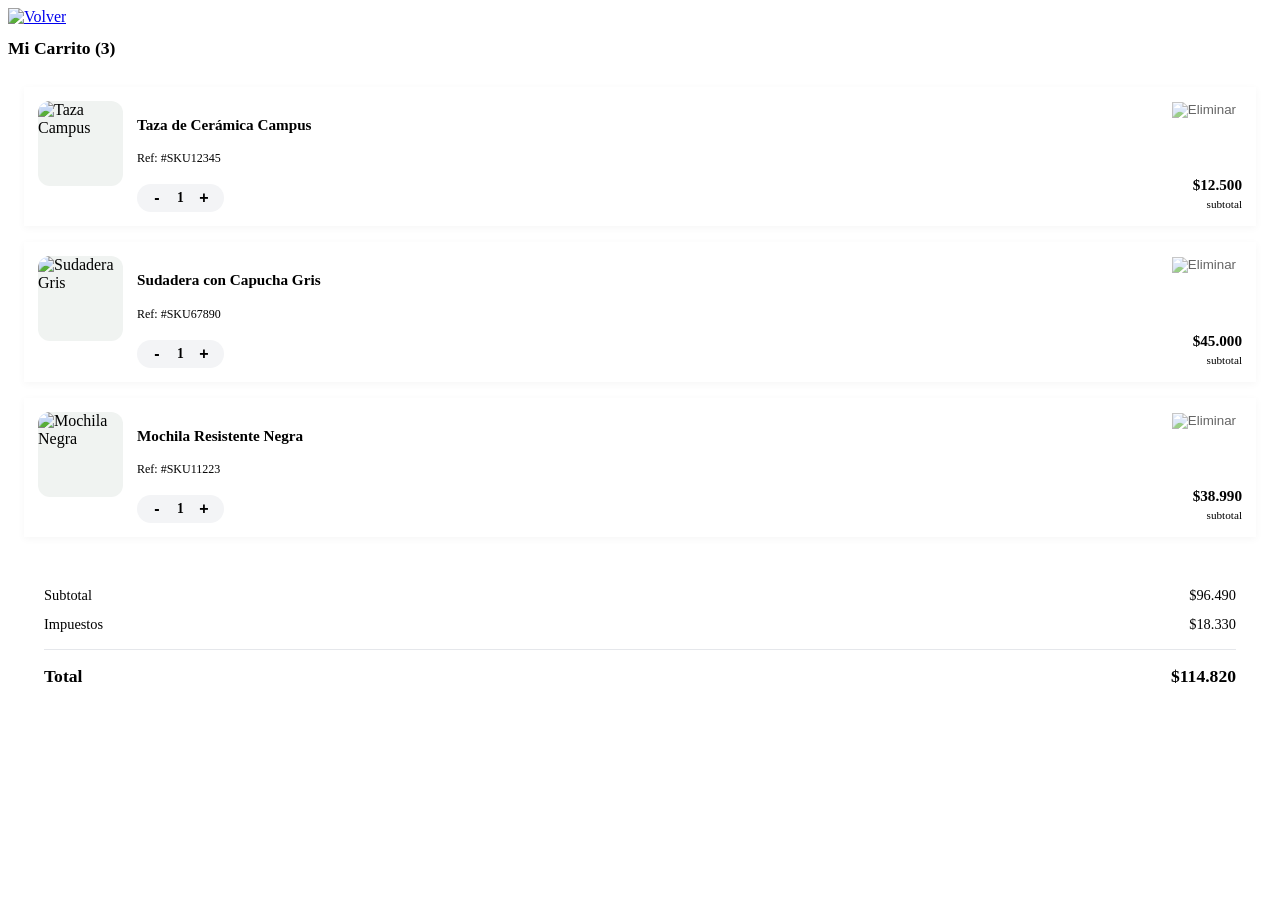
==== carrito.html @ 78f055c2 "Actualiza carrito y componentes" ====
<!DOCTYPE html>
<html lang="es">

<head>
    <meta charset="UTF-8">
    <meta name="viewport" content="width=device-width, initial-scale=1.0">
    <title>CampusShop - Mi Carrito</title>
    <link rel="stylesheet" href="css/base.css">
    <link rel="stylesheet" href="css/layout.css">
    <link rel="stylesheet" href="css/components.css">
    <link rel="stylesheet" href="css/responsive.css">
</head>

<body>

    <header class="top-header inner-header">
        <a href="index.html" class="back-btn" aria-label="Volver atrás">
            <img src="img/back-icon.svg" alt="Volver">
        </a>
        <h1 class="page-title">Mi Carrito (3)</h1>
        <div style="width: 24px;"></div> <!-- Espaciador para centrar el título -->
    </header>

    <main class="cart-page">
        <!-- Lista de Productos -->
        <section class="cart-list">

            <article class="cart-item">
                <img src="img/taza.png" alt="Taza Campus" class="cart-item-img">
                <div class="cart-item-details">
                    <div class="cart-item-header">
                        <h3>Taza de Cerámica Campus</h3>
                        <button class="delete-btn" aria-label="Eliminar producto">
                            <img src="img/trash-icon.svg" alt="Eliminar">
                        </button>
                    </div>
                    <span class="sku">Ref: #SKU12345</span>
                    <div class="cart-item-footer">
                        <div class="quantity-selector">
                            <button type="button">-</button>
                            <span>1</span>
                            <button type="button">+</button>
                        </div>
                        <div class="price-box">
                            <span class="price">$12.500</span>
                            <small>subtotal</small>
                        </div>
                    </div>
                </div>
            </article>

            <article class="cart-item">
                <img src="img/sudadera.png" alt="Sudadera Gris" class="cart-item-img">
                <div class="cart-item-details">
                    <div class="cart-item-header">
                        <h3>Sudadera con Capucha Gris</h3>
                        <button class="delete-btn" aria-label="Eliminar producto">
                            <img src="img/trash-icon.svg" alt="Eliminar">
                        </button>
                    </div>
                    <span class="sku">Ref: #SKU67890</span>
                    <div class="cart-item-footer">
                        <div class="quantity-selector">
                            <button type="button">-</button>
                            <span>1</span>
                            <button type="button">+</button>
                        </div>
                        <div class="price-box">
                            <span class="price">$45.000</span>
                            <small>subtotal</small>
                        </div>
                    </div>
                </div>
            </article>

            <article class="cart-item">
                <img src="img/mochila.png" alt="Mochila Negra" class="cart-item-img">
                <div class="cart-item-details">
                    <div class="cart-item-header">
                        <h3>Mochila Resistente Negra</h3>
                        <button class="delete-btn" aria-label="Eliminar producto">
                            <img src="img/trash-icon.svg" alt="Eliminar">
                        </button>
                    </div>
                    <span class="sku">Ref: #SKU11223</span>
                    <div class="cart-item-footer">
                        <div class="quantity-selector">
                            <button type="button">-</button>
                            <span>1</span>
                            <button type="button">+</button>
                        </div>
                        <div class="price-box">
                            <span class="price">$38.990</span>
                            <small>subtotal</small>
                        </div>
                    </div>
                </div>
            </article>

        </section>

        <!-- Resumen de Pedido -->
        <section class="cart-summary">
            <div class="summary-row">
                <span>Subtotal</span>
                <span>$96.490</span>
            </div>
            <div class="summary-row">
                <span>Impuestos</span>
                <span>$18.330</span>
            </div>
            <hr class="summary-divider">
            <div class="summary-row total-row">
                <span>Total</span>
                <span>$114.820</span>
            </div>

            <a href="checkout.html" class="btn-primary">Proceder al Pago</a>
        </section>
    </main>

</body>

</html>
---- css/components.css ----
/* --- VISTA CARRITO --- */
.cart-page {
    padding: 16px;
    display: flex;
    flex-direction: column;
    gap: 20px;
}

/* Header secundario */
.inner-header {
    background-color: transparent;
}

.page-title {
    font-size: 1.1rem;
    font-weight: 700;
}

/* Tarjeta de Producto en Carrito */
.cart-list {
    display: flex;
    flex-direction: column;
    gap: 16px;
}

.cart-item {
    background: var(--card-bg);
    border-radius: var(--radius-lg);
    padding: 14px;
    display: flex;
    gap: 14px;
    box-shadow: 0 2px 8px rgba(0, 0, 0, 0.04);
}

.cart-item-img {
    width: 85px;
    height: 85px;
    object-fit: cover;
    border-radius: 12px;
    background-color: #f0f3f1;
}

.cart-item-details {
    flex: 1;
    display: flex;
    flex-direction: column;
    justify-content: space-between;
}

.cart-item-header {
    display: flex;
    justify-content: space-between;
    align-items: flex-start;
}

.cart-item-header h3 {
    font-size: 0.95rem;
    font-weight: 600;
    color: var(--text-primary);
    line-height: 1.2;
}

.delete-btn {
    background: none;
    border: none;
    cursor: pointer;
    opacity: 0.6;
    transition: opacity 0.2s;
}

.delete-btn:hover {
    opacity: 1;
}

.sku {
    font-size: 0.75rem;
    color: var(--text-secondary);
    margin-top: 2px;
}

.cart-item-footer {
    display: flex;
    justify-content: space-between;
    align-items: flex-end;
    margin-top: 10px;
}

/* Selector de Cantidades (- 1 +) */
.quantity-selector {
    display: flex;
    align-items: center;
    gap: 8px;
    background-color: #f3f4f6;
    border-radius: 20px;
    padding: 2px 8px;
}

.quantity-selector button {
    background: none;
    border: none;
    font-size: 1rem;
    font-weight: bold;
    color: var(--text-primary);
    width: 24px;
    height: 24px;
    cursor: pointer;
}

.quantity-selector span {
    font-size: 0.85rem;
    font-weight: 600;
}

/* Precios */
.price-box {
    text-align: right;
}

.price-box .price {
    display: block;
    font-weight: 700;
    font-size: 0.95rem;
}

.price-box small {
    font-size: 0.7rem;
    color: var(--text-secondary);
}

/* Resumen del Pedido */
.cart-summary {
    background: var(--card-bg);
    border-radius: var(--radius-lg);
    padding: 20px;
    display: flex;
    flex-direction: column;
    gap: 12px;
    margin-top: 10px;
}

.summary-row {
    display: flex;
    justify-content: space-between;
    font-size: 0.9rem;
    color: var(--text-secondary);
}

.summary-divider {
    border: none;
    border-top: 1px solid #e5e7eb;
    margin: 4px 0;
}

.total-row {
    font-size: 1.1rem;
    font-weight: 700;
    color: var(--text-primary);
}

/* Botón Verde Principal */
.btn-primary {
    display: block;
    width: 100%;
    background-color: var(--primary-color);
    color: white;
    text-align: center;
    padding: 14px;
    border-radius: 12px;
    text-decoration: none;
    font-weight: 600;
    font-size: 0.95rem;
    margin-top: 8px;
    transition: background-color 0.2s;
}

.btn-primary:hover {
    background-color: #143528;
}
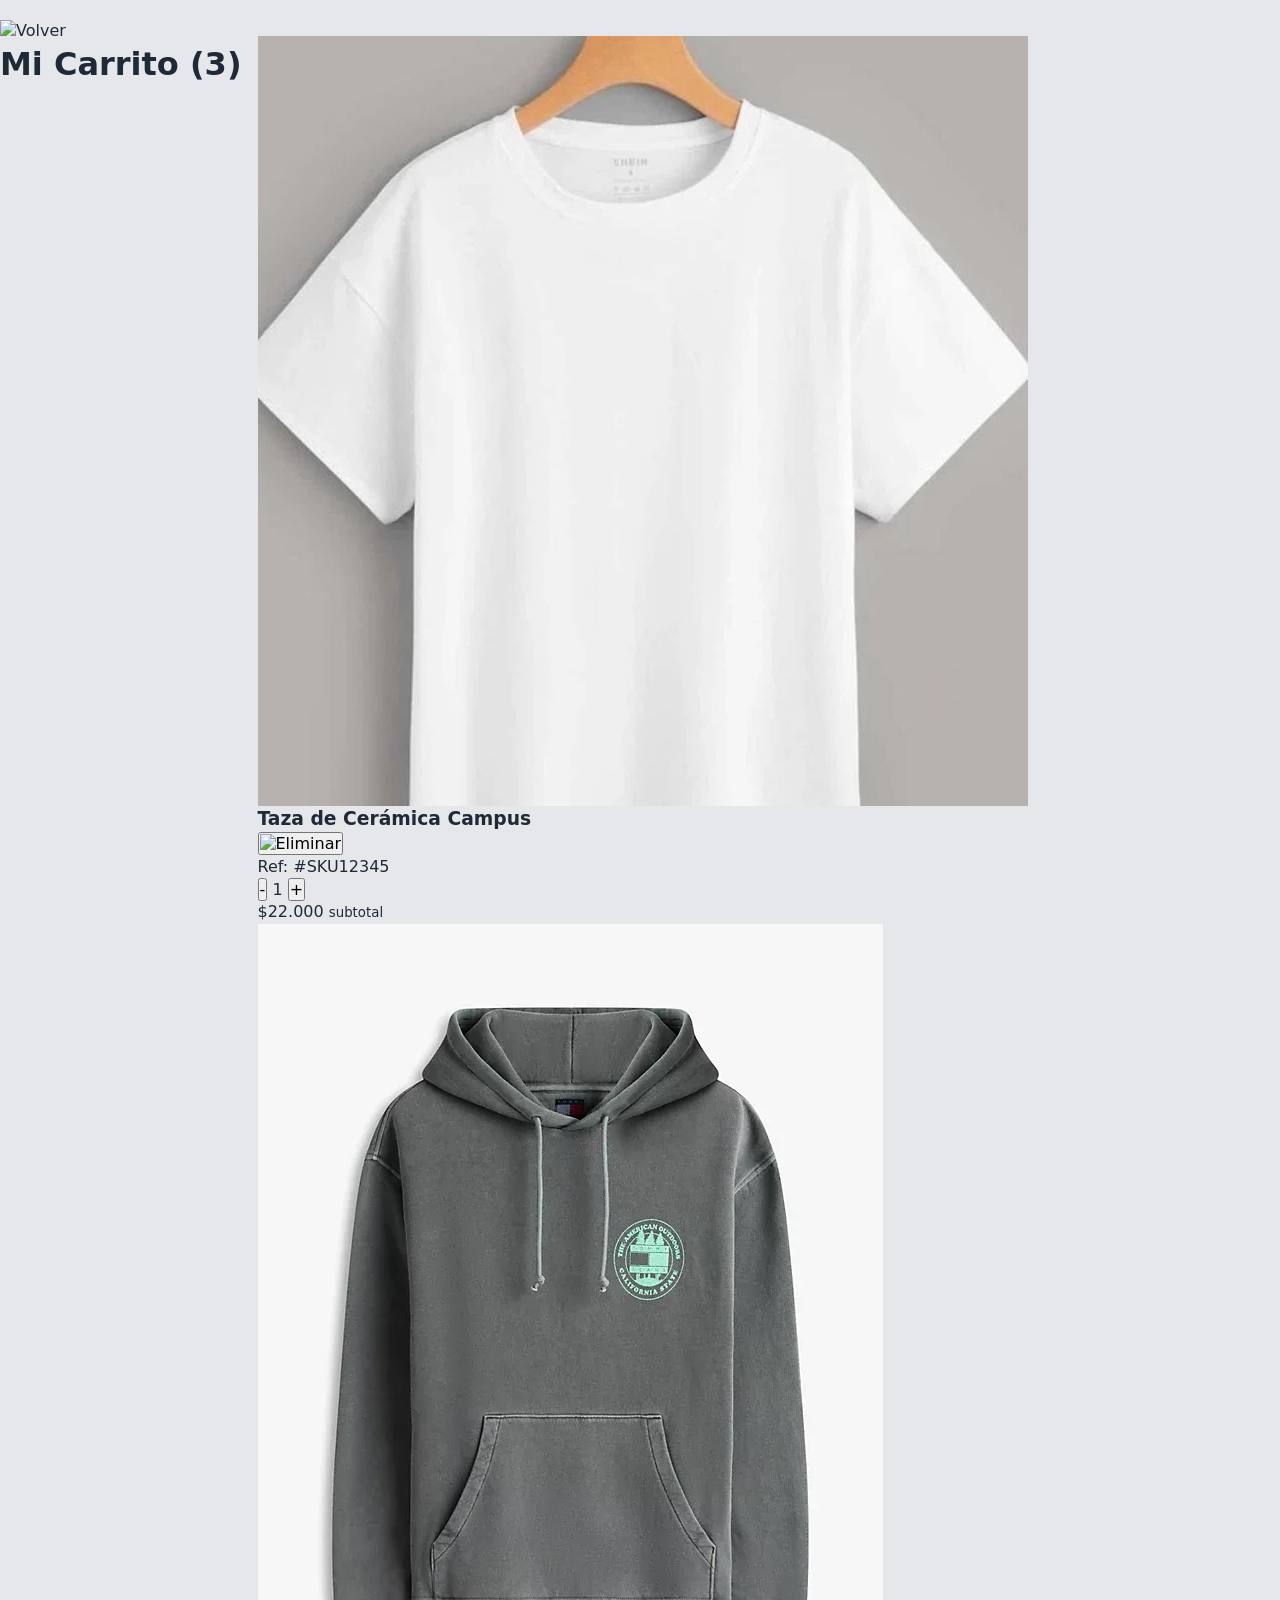
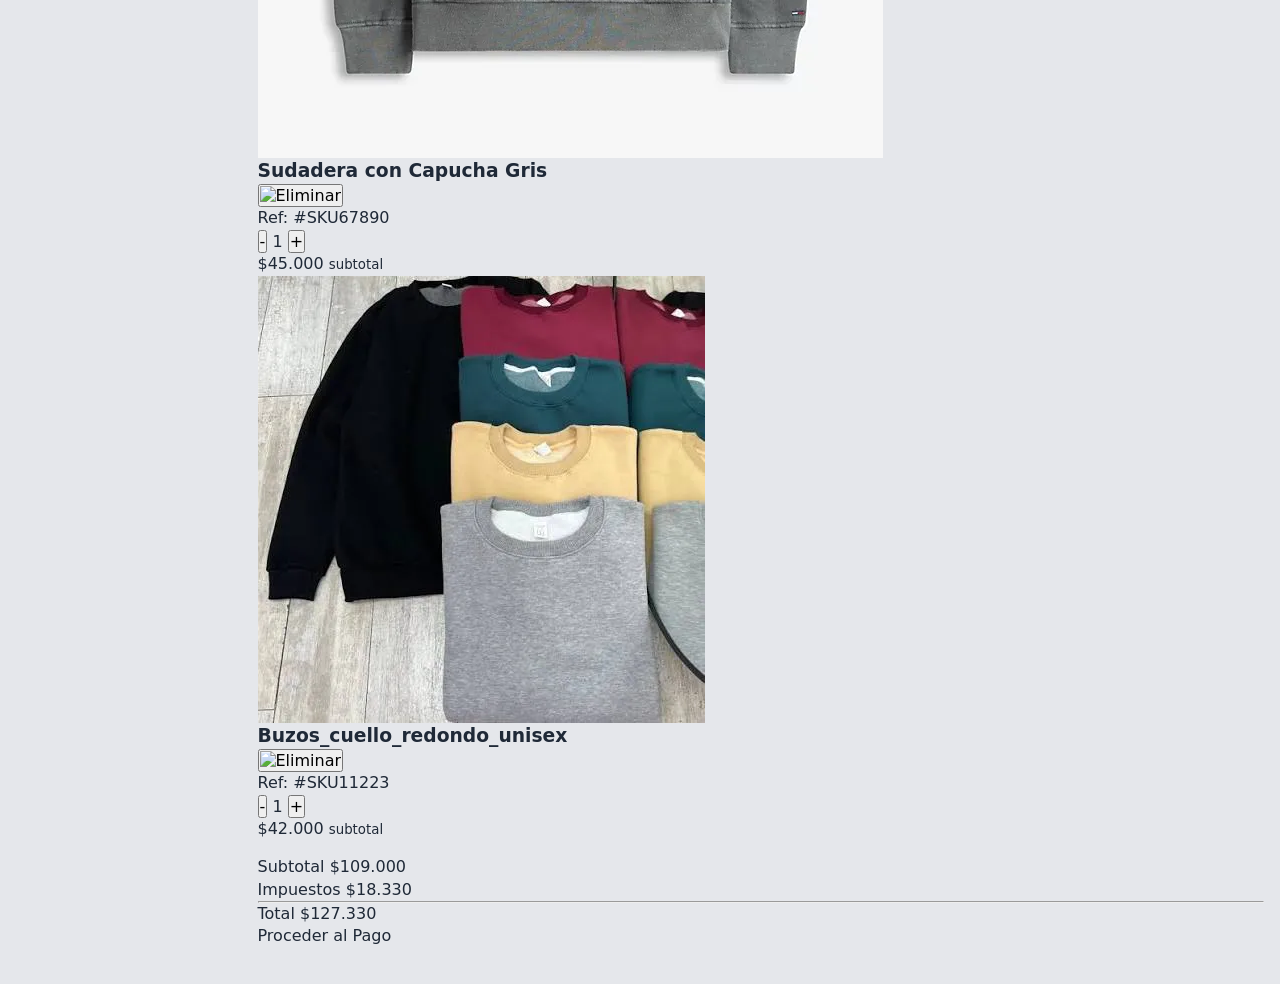
==== commit 431aa569: "feat: actualizacion de carrito" ====
--- a/carrito.html
+++ b/carrito.html
@@ -26,7 +26,7 @@
         <section class="cart-list">
 
             <article class="cart-item">
-                <img src="img/taza.png" alt="Taza Campus" class="cart-item-img">
+                <img src="img/img/img/Camiseta basica blanca.webp" alt="Camiseta" class="cart-item-img">
                 <div class="cart-item-details">
                     <div class="cart-item-header">
                         <h3>Taza de Cerámica Campus</h3>
@@ -42,7 +42,7 @@
                             <button type="button">+</button>
                         </div>
                         <div class="price-box">
-                            <span class="price">$12.500</span>
+                            <span class="price">$22.000</span>
                             <small>subtotal</small>
                         </div>
                     </div>
@@ -50,7 +50,7 @@
             </article>
 
             <article class="cart-item">
-                <img src="img/sudadera.png" alt="Sudadera Gris" class="cart-item-img">
+                <img src="img/img/img/sudadera_con_capucha_gris.webp" alt="Sudadera Gris" class="cart-item-img">
                 <div class="cart-item-details">
                     <div class="cart-item-header">
                         <h3>Sudadera con Capucha Gris</h3>
@@ -74,10 +74,10 @@
             </article>
 
             <article class="cart-item">
-                <img src="img/mochila.png" alt="Mochila Negra" class="cart-item-img">
+                <img src="img/img/img/Buzos_cuello_redondo_unisex.webp" alt="Buzos_cuello_redondo_unisex" class="cart-item-img">
                 <div class="cart-item-details">
                     <div class="cart-item-header">
-                        <h3>Mochila Resistente Negra</h3>
+                        <h3>Buzos_cuello_redondo_unisex</h3>
                         <button class="delete-btn" aria-label="Eliminar producto">
                             <img src="img/trash-icon.svg" alt="Eliminar">
                         </button>
@@ -90,7 +90,7 @@
                             <button type="button">+</button>
                         </div>
                         <div class="price-box">
-                            <span class="price">$38.990</span>
+                            <span class="price">$42.000</span>
                             <small>subtotal</small>
                         </div>
                     </div>
@@ -103,7 +103,7 @@
         <section class="cart-summary">
             <div class="summary-row">
                 <span>Subtotal</span>
-                <span>$96.490</span>
+                <span>$109.000</span>
             </div>
             <div class="summary-row">
                 <span>Impuestos</span>
@@ -112,7 +112,7 @@
             <hr class="summary-divider">
             <div class="summary-row total-row">
                 <span>Total</span>
-                <span>$114.820</span>
+                <span>$127.330</span>
             </div>
 
             <a href="checkout.html" class="btn-primary">Proceder al Pago</a>
--- a/css/base.css
+++ b/css/base.css
@@ -0,0 +1,45 @@
+/* ==========================================================================
+   BASE.CSS - Variables y reseteo básico de la página
+   ========================================================================== */
+
+/* 1. Variables globales */
+:root {
+    --color-primario: #1b4332;
+    --color-acento: #d8f3dc;
+    --color-fondo: #f8f9fa;
+    --color-tarjeta: #ffffff;
+    --color-texto: #1f2937;
+    --color-gris: #6b7280;
+    --color-borde: #e5e7eb;
+    --radio: 12px;
+}
+
+/* 2. Reseteo de márgenes y caja */
+* {
+    margin: 0;
+    padding: 0;
+    box-sizing: border-box;
+}
+
+body {
+    font-family: system-ui, -apple-system, sans-serif;
+    background-color: var(--color-fondo);
+    color: var(--color-texto);
+    line-height: 1.4;
+}
+
+/* 3. Comportamiento general de elementos */
+img {
+    max-width: 100%;
+    display: block;
+}
+
+a {
+    text-decoration: none;
+    color: inherit;
+}
+
+button, input {
+    font-family: inherit;
+    font-size: 1rem;
+}
--- a/css/layout.css
+++ b/css/layout.css
@@ -0,0 +1,90 @@
+/* ==========================================================================
+   LAYOUT.CSS - Estructura principal de la app móvil
+   ========================================================================== */
+
+/* 1. Contenedor principal con tamaño de celular */
+.contenedor-app {
+    max-width: 480px;
+    min-height: 100vh;
+    margin: 0 auto;
+    background-color: var(--color-tarjeta);
+    display: flex;
+    flex-direction: column;
+    padding-bottom: 70px;
+    position: relative;
+}
+
+/* 2. Encabezados superior y secundario */
+.encabezado-superior {
+    display: flex;
+    justify-content: space-between;
+    align-items: center;
+    padding: 14px 16px;
+    border-bottom: 1px solid var(--color-borde);
+    position: sticky;
+    top: 0;
+    background-color: var(--color-tarjeta);
+    z-index: 10;
+}
+
+.logotipo {
+    font-size: 1.2rem;
+    font-weight: bold;
+    color: var(--color-primario);
+}
+
+.titulo-pantalla {
+    font-size: 1.1rem;
+    font-weight: bold;
+}
+
+.espaciador-encabezado {
+    width: 32px;
+}
+
+/* 3. Área de contenido central */
+main {
+    flex: 1;
+    padding: 16px;
+    display: flex;
+    flex-direction: column;
+    gap: 16px;
+}
+
+/* 4. Menú inferior fijo */
+.navegacion-inferior {
+    position: fixed;
+    bottom: 0;
+    left: 50%;
+    transform: translateX(-50%);
+    width: 100%;
+    max-width: 480px;
+    background-color: var(--color-tarjeta);
+    border-top: 1px solid var(--color-borde);
+    z-index: 10;
+}
+
+.lista-navegacion-inferior {
+    list-style: none;
+    display: flex;
+    justify-content: space-around;
+    padding: 10px 0 8px;
+}
+
+.enlace-navegacion {
+    display: flex;
+    flex-direction: column;
+    align-items: center;
+    gap: 2px;
+    font-size: 0.75rem;
+    color: var(--color-gris);
+}
+
+.icono-navegacion {
+    font-size: 1.15rem;
+}
+
+.enlace-navegacion.activo {
+    color: var(--color-primario);
+    font-weight: bold;
+}
--- a/css/components.css
+++ b/css/components.css
@@ -1,178 +1,326 @@
-/* --- VISTA CARRITO --- */
-.cart-page {
-    padding: 16px;
-    display: flex;
-    flex-direction: column;
-    gap: 20px;
-}
-
-/* Header secundario */
-.inner-header {
-    background-color: transparent;
-}
-
-.page-title {
-    font-size: 1.1rem;
-    font-weight: 700;
-}
-
-/* Tarjeta de Producto en Carrito */
-.cart-list {
-    display: flex;
-    flex-direction: column;
-    gap: 16px;
-}
-
-.cart-item {
-    background: var(--card-bg);
-    border-radius: var(--radius-lg);
-    padding: 14px;
-    display: flex;
-    gap: 14px;
-    box-shadow: 0 2px 8px rgba(0, 0, 0, 0.04);
-}
-
-.cart-item-img {
-    width: 85px;
-    height: 85px;
-    object-fit: cover;
-    border-radius: 12px;
-    background-color: #f0f3f1;
-}
-
-.cart-item-details {
-    flex: 1;
-    display: flex;
-    flex-direction: column;
+/* ==========================================================================
+   COMPONENTS.CSS - Componentes reutilizables (Modo Aprendiz Front-End)
+   ========================================================================== */
+
+/* 1. Menú lateral con truco del checkbox (Sin JavaScript) */
+/* El checkbox oculto activa el menú lateral al cambiar su estado a :checked */
+.interruptor-menu { display: none; }
+
+.fondo-oscuro {
+    position: fixed;
+    inset: 0;
+    background: rgba(0, 0, 0, 0.4);
+    display: none;
+    z-index: 20;
+}
+
+.menu-lateral {
+    position: fixed;
+    top: 0;
+    left: -260px;
+    width: 250px;
+    height: 100%;
+    background: var(--color-tarjeta);
+    padding: 20px;
+    display: flex;
+    flex-direction: column;
+    gap: 15px;
+    transition: left 0.3s;
+    z-index: 30;
+}
+
+.cabecera-menu-lateral {
+    display: flex;
     justify-content: space-between;
-}
-
-.cart-item-header {
-    display: flex;
-    justify-content: space-between;
-    align-items: flex-start;
-}
-
-.cart-item-header h3 {
-    font-size: 0.95rem;
-    font-weight: 600;
-    color: var(--text-primary);
-    line-height: 1.2;
-}
-
-.delete-btn {
-    background: none;
-    border: none;
-    cursor: pointer;
-    opacity: 0.6;
-    transition: opacity 0.2s;
-}
-
-.delete-btn:hover {
-    opacity: 1;
-}
-
-.sku {
-    font-size: 0.75rem;
-    color: var(--text-secondary);
-    margin-top: 2px;
-}
-
-.cart-item-footer {
-    display: flex;
-    justify-content: space-between;
-    align-items: flex-end;
-    margin-top: 10px;
-}
-
-/* Selector de Cantidades (- 1 +) */
-.quantity-selector {
-    display: flex;
-    align-items: center;
-    gap: 8px;
-    background-color: #f3f4f6;
-    border-radius: 20px;
-    padding: 2px 8px;
-}
-
-.quantity-selector button {
-    background: none;
-    border: none;
-    font-size: 1rem;
-    font-weight: bold;
-    color: var(--text-primary);
-    width: 24px;
-    height: 24px;
-    cursor: pointer;
-}
-
-.quantity-selector span {
-    font-size: 0.85rem;
-    font-weight: 600;
-}
-
-/* Precios */
-.price-box {
-    text-align: right;
-}
-
-.price-box .price {
+    align-items: center;
+    border-bottom: 1px solid var(--color-borde);
+    padding-bottom: 8px;
+}
+
+.navegacion-menu-lateral a {
     display: block;
-    font-weight: 700;
-    font-size: 0.95rem;
-}
-
-.price-box small {
-    font-size: 0.7rem;
-    color: var(--text-secondary);
-}
-
-/* Resumen del Pedido */
-.cart-summary {
-    background: var(--card-bg);
-    border-radius: var(--radius-lg);
-    padding: 20px;
-    display: flex;
-    flex-direction: column;
-    gap: 12px;
-    margin-top: 10px;
-}
-
-.summary-row {
-    display: flex;
-    justify-content: space-between;
-    font-size: 0.9rem;
-    color: var(--text-secondary);
-}
-
-.summary-divider {
-    border: none;
-    border-top: 1px solid #e5e7eb;
-    margin: 4px 0;
-}
-
-.total-row {
-    font-size: 1.1rem;
-    font-weight: 700;
-    color: var(--text-primary);
-}
-
-/* Botón Verde Principal */
-.btn-primary {
+    padding: 8px 0;
+    border-bottom: 1px solid #f3f4f6;
+    font-weight: bold;
+}
+
+#interruptor-menu:checked ~ .fondo-oscuro { display: block; }
+#interruptor-menu:checked ~ .menu-lateral { left: 0; }
+
+/* 2. Botones y enlaces */
+.boton-primario {
     display: block;
     width: 100%;
-    background-color: var(--primary-color);
+    padding: 12px;
+    background: var(--color-primario);
     color: white;
     text-align: center;
+    border-radius: var(--radio);
+    font-weight: bold;
+}
+
+.boton-lineas {
+    display: block;
+    width: 100%;
+    padding: 10px;
+    border: 2px solid var(--color-primario);
+    color: var(--color-primario);
+    text-align: center;
+    border-radius: var(--radio);
+    font-weight: bold;
+}
+
+.boton-volver {
+    width: 32px;
+    height: 32px;
+    display: flex;
+    align-items: center;
+    justify-content: center;
+    background: #f3f4f6;
+    border-radius: 8px;
+    font-weight: bold;
+}
+
+.boton-accion-pequeno { padding: 6px; font-size: 0.8rem; margin-top: 4px; }
+.boton-favorito {
+    position: absolute;
+    top: 8px;
+    right: 8px;
+    background: white;
+    width: 28px;
+    height: 28px;
+    border-radius: 50%;
+    border: 1px solid var(--color-borde);
+    color: var(--color-peligro);
+    font-size: 0.85rem;
+}
+.boton-eliminar { font-size: 1.1rem; opacity: 0.7; }
+.enlace-texto { color: var(--color-primario); font-size: 0.85rem; font-weight: bold; }
+.enlace-peligro { color: var(--color-peligro); font-size: 0.8rem; font-weight: bold; }
+
+/* 3. Icono del carrito con contador */
+.contenedor-icono-carrito { position: relative; font-size: 1.3rem; }
+.insignia-carrito {
+    position: absolute;
+    top: -5px;
+    right: -8px;
+    background: var(--color-primario);
+    color: white;
+    font-size: 0.65rem;
+    padding: 2px 6px;
+    border-radius: 50%;
+    font-weight: bold;
+}
+
+/* 4. Buscador y Categorías */
+.barra-busqueda {
+    display: flex;
+    align-items: center;
+    gap: 8px;
+    background: #f3f4f6;
+    padding: 10px;
+    border-radius: var(--radio);
+}
+
+.campo-busqueda { width: 100%; border: none; background: transparent; outline: none; }
+.cabecera-seccion { display: flex; justify-content: space-between; align-items: center; margin-bottom: 6px; }
+.titulo-seccion { font-size: 1rem; font-weight: bold; }
+
+.contenedor-categorias, .contenedor-filtros { display: flex; gap: 10px; overflow-x: auto; }
+.tarjeta-categoria { text-align: center; font-size: 0.75rem; flex-shrink: 0; }
+.caja-icono-categoria {
+    width: 55px;
+    height: 55px;
+    background: #f3f4f6;
+    border-radius: var(--radio);
+    display: flex;
+    align-items: center;
+    justify-content: center;
+    font-size: 1.4rem;
+    margin-bottom: 4px;
+}
+
+.boton-filtro { padding: 6px 14px; background: #f3f4f6; border-radius: 20px; font-size: 0.8rem; white-space: nowrap; }
+.boton-filtro.activo { background: var(--color-primario); color: white; }
+
+/* 5. Tarjetas de ropa en cuadrícula */
+.cuadricula-productos {
+    display: grid;
+    grid-template-columns: 1fr 1fr;
+    gap: 12px;
+}
+
+.tarjeta-producto {
+    border: 1px solid var(--color-borde);
+    border-radius: var(--radio);
+    overflow: hidden;
+    position: relative;
+    display: flex;
+    flex-direction: column;
+}
+
+.caja-imagen-producto {
+    height: 130px;
+    background: #f8f9fa;
+    display: flex;
+    align-items: center;
+    justify-content: center;
+    padding: 8px;
+}
+
+.informacion-producto { padding: 10px; display: flex; flex-direction: column; gap: 3px; }
+.categoria-producto { font-size: 0.7rem; color: var(--color-gris); text-transform: uppercase; }
+.nombre-producto { font-size: 0.85rem; font-weight: bold; }
+.precio-producto { font-size: 0.95rem; font-weight: bold; color: var(--color-primario); }
+
+/* 6. Detalle de prenda */
+.detalle-caja-imagen {
+    height: 230px;
+    background: #f8f9fa;
+    border-radius: var(--radio);
+    display: flex;
+    align-items: center;
+    justify-content: center;
+}
+
+.detalle-informacion { display: flex; flex-direction: column; gap: 10px; }
+.detalle-precio { font-size: 1.4rem; font-weight: bold; color: var(--color-primario); }
+.detalle-descripcion { font-size: 0.85rem; color: var(--color-gris); }
+.selector-tallas { display: flex; gap: 8px; margin: 6px 0; }
+.opcion-talla {
+    width: 36px;
+    height: 36px;
+    border: 1px solid var(--color-borde);
+    border-radius: 6px;
+    display: flex;
+    align-items: center;
+    justify-content: center;
+    font-weight: bold;
+}
+.opcion-talla.seleccionada { background: var(--color-primario); color: white; }
+.fila-compra { display: flex; gap: 10px; align-items: center; }
+
+/* 7. Carrito de compras */
+.lista-carrito { display: flex; flex-direction: column; gap: 12px; }
+.item-carrito {
+    display: flex;
+    gap: 10px;
+    border: 1px solid var(--color-borde);
+    border-radius: var(--radio);
+    padding: 10px;
+}
+
+.imagen-carrito { width: 75px; height: 75px; border-radius: 8px; object-fit: cover; }
+.detalles-item-carrito { flex: 1; display: flex; flex-direction: column; justify-content: space-between; }
+.cabecera-item-carrito { display: flex; justify-content: space-between; font-size: 0.9rem; font-weight: bold; }
+.referencia-item { font-size: 0.7rem; color: var(--color-gris); }
+.pie-item-carrito { display: flex; justify-content: space-between; align-items: center; }
+.selector-cantidad {
+    display: flex;
+    align-items: center;
+    gap: 6px;
+    background: #f3f4f6;
+    border-radius: 15px;
+    padding: 2px 8px;
+}
+
+.resumen-compra {
+    border: 1px solid var(--color-borde);
+    border-radius: var(--radio);
     padding: 14px;
-    border-radius: 12px;
-    text-decoration: none;
-    font-weight: 600;
-    font-size: 0.95rem;
-    margin-top: 8px;
-    transition: background-color 0.2s;
-}
-
-.btn-primary:hover {
-    background-color: #143528;
-}+    display: flex;
+    flex-direction: column;
+    gap: 8px;
+}
+
+.fila-resumen { display: flex; justify-content: space-between; font-size: 0.85rem; color: var(--color-gris); }
+.fila-total {
+    font-size: 1rem;
+    font-weight: bold;
+    color: var(--color-texto);
+    border-top: 1px solid var(--color-borde);
+    padding-top: 6px;
+}
+.texto-exito { color: var(--color-exito); font-weight: bold; }
+
+/* 8. Formularios de Checkout */
+.grupo-formulario { display: flex; flex-direction: column; gap: 4px; margin-bottom: 10px; }
+.etiqueta-formulario { font-size: 0.8rem; color: var(--color-gris); font-weight: bold; }
+.campo-formulario { padding: 10px; border: 1px solid var(--color-borde); border-radius: 8px; outline: none; }
+.fila-formulario { display: flex; gap: 10px; }
+.columna-formulario { flex: 1; }
+.opcion-pago {
+    display: flex;
+    align-items: center;
+    gap: 10px;
+    padding: 10px;
+    border: 1px solid var(--color-borde);
+    border-radius: 8px;
+    margin-bottom: 8px;
+}
+
+/* 9. Perfil, Pedidos y Estado Vacío */
+.tarjeta-usuario {
+    display: flex;
+    align-items: center;
+    gap: 12px;
+    background: #f8f9fa;
+    padding: 14px;
+    border-radius: var(--radio);
+}
+
+.avatar-usuario {
+    width: 48px;
+    height: 48px;
+    background: var(--color-acento);
+    border-radius: 50%;
+    display: flex;
+    align-items: center;
+    justify-content: center;
+    font-size: 1.5rem;
+}
+
+.insignia-usuario {
+    font-size: 0.7rem;
+    background: var(--color-acento);
+    color: var(--color-primario);
+    padding: 2px 6px;
+    border-radius: 10px;
+    font-weight: bold;
+}
+
+.lista-menu-perfil { display: flex; flex-direction: column; gap: 8px; }
+.opcion-menu-perfil {
+    display: flex;
+    justify-content: space-between;
+    padding: 12px;
+    border: 1px solid var(--color-borde);
+    border-radius: 8px;
+    font-size: 0.9rem;
+}
+
+.tarjeta-pedido {
+    border: 1px solid var(--color-borde);
+    border-radius: var(--radio);
+    padding: 12px;
+    display: flex;
+    flex-direction: column;
+    gap: 6px;
+}
+
+.cabecera-pedido { display: flex; justify-content: space-between; font-weight: bold; font-size: 0.9rem; }
+.insignia-pedido { padding: 2px 8px; border-radius: 10px; font-size: 0.7rem; }
+.insignia-pendiente { background: #fef3c7; color: #92400e; }
+.insignia-entregado { background: #d1fae5; color: #065f46; }
+.pie-pedido { display: flex; justify-content: space-between; font-weight: bold; font-size: 0.9rem; }
+
+.estado-vacio {
+    text-align: center;
+    padding: 40px 10px;
+    display: flex;
+    flex-direction: column;
+    align-items: center;
+    gap: 10px;
+}
+
+.icono-estado-vacio { font-size: 3.5rem; }
--- a/css/responsive.css
+++ b/css/responsive.css
@@ -0,0 +1,25 @@
+/* ==========================================================================
+   RESPONSIVE.CSS - Vista enmarcada para pantallas grandes
+   ========================================================================== */
+
+/* En computadores o tablets, centramos la app como un teléfono */
+@media (min-width: 500px) {
+    body {
+        background-color: #e5e7eb;
+        display: flex;
+        justify-content: center;
+        padding: 20px 0;
+    }
+
+    .contenedor-app {
+        border-radius: 20px;
+        box-shadow: 0 10px 25px rgba(0, 0, 0, 0.1);
+        border: 1px solid var(--color-borde);
+    }
+
+    .navegacion-inferior,
+    .fondo-oscuro,
+    .menu-lateral {
+        position: absolute;
+    }
+}
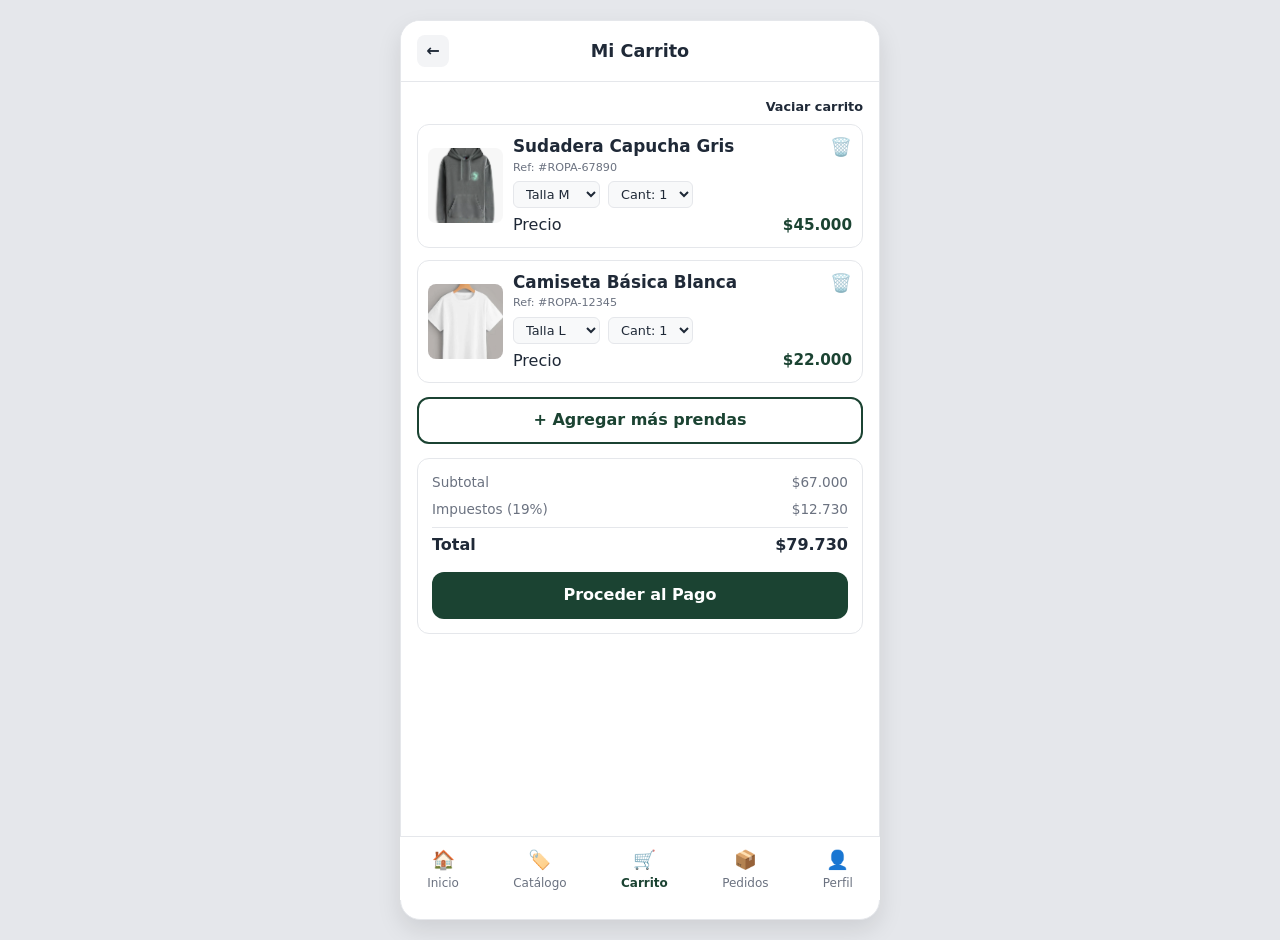
==== commit 8ee057e9: "Feat: ultimos arreglos" ====
--- a/carrito.html
+++ b/carrito.html
@@ -1,6 +1,5 @@
 <!DOCTYPE html>
 <html lang="es">
-
 <head>
     <meta charset="UTF-8">
     <meta name="viewport" content="width=device-width, initial-scale=1.0">
@@ -13,112 +12,156 @@
 
 <body>
 
-    <header class="top-header inner-header">
-        <a href="index.html" class="back-btn" aria-label="Volver atrás">
-            <img src="img/back-icon.svg" alt="Volver">
-        </a>
-        <h1 class="page-title">Mi Carrito (3)</h1>
-        <div style="width: 24px;"></div> <!-- Espaciador para centrar el título -->
-    </header>
+    <div class="contenedor-app">
 
-    <main class="cart-page">
-        <!-- Lista de Productos -->
-        <section class="cart-list">
+        <!-- Controles para eliminar prendas con CSS -->
+        <input type="checkbox" id="eliminar-item-1" class="control-eliminar" checked>
+        <input type="checkbox" id="eliminar-item-2" class="control-eliminar" checked>
 
-            <article class="cart-item">
-                <img src="img/img/img/Camiseta basica blanca.webp" alt="Camiseta" class="cart-item-img">
-                <div class="cart-item-details">
-                    <div class="cart-item-header">
-                        <h3>Taza de Cerámica Campus</h3>
-                        <button class="delete-btn" aria-label="Eliminar producto">
-                            <img src="img/trash-icon.svg" alt="Eliminar">
-                        </button>
+        <header class="encabezado-superior encabezado-secundario">
+            <a href="catalogo.html" class="boton-volver" aria-label="Volver al catálogo">←</a>
+            <h1 class="titulo-pantalla">Mi Carrito</h1>
+            <div class="espaciador-encabezado"></div>
+        </header>
+
+        <main>
+
+            <!-- Estado Vacío -->
+            <section id="seccion-carrito-vacio" class="estado-vacio">
+                <div class="icono-estado-vacio">🛍️</div>
+                <h2 class="titulo-estado-vacio">Tu carrito está vacío</h2>
+                <p class="descripcion-estado-vacio">
+                    Aún no has agregado prendas de vestir a tu compra. ¡Revisa nuestra colección de ropa y viste los colores de Campus!
+                </p>
+                <a href="catalogo.html" class="boton-primario">Explorar Catálogo de Ropa</a>
+            </section>
+
+            <!-- Lista de Prendas en el Carrito -->
+            <div id="seccion-carrito-lleno">
+                <a href="vacio.html" class="enlace-peligro" style="display: block; text-align: right; margin-bottom: 8px;">Vaciar carrito</a>
+                <section class="lista-carrito">
+
+                    <!-- Prenda 1 -->
+                    <article class="item-carrito item-1">
+                        <img src="img/sudadera_con_capucha_gris.webp" alt="Sudadera Capucha Gris" class="imagen-carrito">
+                        <div class="detalles-item-carrito">
+                            <div class="cabecera-item-carrito">
+                                <h3>Sudadera Capucha Gris</h3>
+                                <label for="eliminar-item-1" class="boton-eliminar" title="Eliminar producto">🗑️</label>
+                            </div>
+                            <span class="referencia-item">Ref: #ROPA-67890</span>
+
+                            <div class="opciones-item-carrito">
+                                <select class="select-carrito" aria-label="Seleccionar talla">
+                                    <option value="S">Talla S</option>
+                                    <option value="M" selected>Talla M</option>
+                                    <option value="L">Talla L</option>
+                                    <option value="XL">Talla XL</option>
+                                </select>
+                                <select class="select-carrito" aria-label="Seleccionar cantidad">
+                                    <option value="1" selected>Cant: 1</option>
+                                    <option value="2">Cant: 2</option>
+                                    <option value="3">Cant: 3</option>
+                                </select>
+                            </div>
+
+                            <div class="pie-item-carrito">
+                                <span>Precio</span>
+                                <span class="precio-producto">$45.000</span>
+                            </div>
+                        </div>
+                    </article>
+
+                    <!-- Prenda 2 -->
+                    <article class="item-carrito item-2">
+                        <img src="img/Camiseta basica blanca.webp" alt="Camiseta Básica Blanca" class="imagen-carrito">
+                        <div class="detalles-item-carrito">
+                            <div class="cabecera-item-carrito">
+                                <h3>Camiseta Básica Blanca</h3>
+                                <label for="eliminar-item-2" class="boton-eliminar" title="Eliminar producto">🗑️</label>
+                            </div>
+                            <span class="referencia-item">Ref: #ROPA-12345</span>
+
+                            <div class="opciones-item-carrito">
+                                <select class="select-carrito" aria-label="Seleccionar talla">
+                                    <option value="S">Talla S</option>
+                                    <option value="M">Talla M</option>
+                                    <option value="L" selected>Talla L</option>
+                                    <option value="XL">Talla XL</option>
+                                </select>
+                                <select class="select-carrito" aria-label="Seleccionar cantidad">
+                                    <option value="1" selected>Cant: 1</option>
+                                    <option value="2">Cant: 2</option>
+                                    <option value="3">Cant: 3</option>
+                                </select>
+                            </div>
+
+                            <div class="pie-item-carrito">
+                                <span>Precio</span>
+                                <span class="precio-producto">$22.000</span>
+                            </div>
+                        </div>
+                    </article>
+
+                </section>
+
+                <a href="catalogo.html" class="boton-lineas" style="margin-top: 14px;">+ Agregar más prendas</a>
+
+                <!-- Resumen de Pago -->
+                <section class="resumen-compra" style="margin-top: 14px;">
+                    <div class="fila-resumen">
+                        <span>Subtotal</span>
+                        <span>$67.000</span>
                     </div>
-                    <span class="sku">Ref: #SKU12345</span>
-                    <div class="cart-item-footer">
-                        <div class="quantity-selector">
-                            <button type="button">-</button>
-                            <span>1</span>
-                            <button type="button">+</button>
-                        </div>
-                        <div class="price-box">
-                            <span class="price">$22.000</span>
-                            <small>subtotal</small>
-                        </div>
+                    <div class="fila-resumen">
+                        <span>Impuestos (19%)</span>
+                        <span>$12.730</span>
                     </div>
-                </div>
-            </article>
+                    <div class="fila-resumen fila-total">
+                        <span>Total</span>
+                        <span>$79.730</span>
+                    </div>
 
-            <article class="cart-item">
-                <img src="img/img/img/sudadera_con_capucha_gris.webp" alt="Sudadera Gris" class="cart-item-img">
-                <div class="cart-item-details">
-                    <div class="cart-item-header">
-                        <h3>Sudadera con Capucha Gris</h3>
-                        <button class="delete-btn" aria-label="Eliminar producto">
-                            <img src="img/trash-icon.svg" alt="Eliminar">
-                        </button>
-                    </div>
-                    <span class="sku">Ref: #SKU67890</span>
-                    <div class="cart-item-footer">
-                        <div class="quantity-selector">
-                            <button type="button">-</button>
-                            <span>1</span>
-                            <button type="button">+</button>
-                        </div>
-                        <div class="price-box">
-                            <span class="price">$45.000</span>
-                            <small>subtotal</small>
-                        </div>
-                    </div>
-                </div>
-            </article>
-
-            <article class="cart-item">
-                <img src="img/img/img/Buzos_cuello_redondo_unisex.webp" alt="Buzos_cuello_redondo_unisex" class="cart-item-img">
-                <div class="cart-item-details">
-                    <div class="cart-item-header">
-                        <h3>Buzos_cuello_redondo_unisex</h3>
-                        <button class="delete-btn" aria-label="Eliminar producto">
-                            <img src="img/trash-icon.svg" alt="Eliminar">
-                        </button>
-                    </div>
-                    <span class="sku">Ref: #SKU11223</span>
-                    <div class="cart-item-footer">
-                        <div class="quantity-selector">
-                            <button type="button">-</button>
-                            <span>1</span>
-                            <button type="button">+</button>
-                        </div>
-                        <div class="price-box">
-                            <span class="price">$42.000</span>
-                            <small>subtotal</small>
-                        </div>
-                    </div>
-                </div>
-            </article>
-
-        </section>
-
-        <!-- Resumen de Pedido -->
-        <section class="cart-summary">
-            <div class="summary-row">
-                <span>Subtotal</span>
-                <span>$109.000</span>
-            </div>
-            <div class="summary-row">
-                <span>Impuestos</span>
-                <span>$18.330</span>
-            </div>
-            <hr class="summary-divider">
-            <div class="summary-row total-row">
-                <span>Total</span>
-                <span>$127.330</span>
+                    <a href="checkout.html" class="boton-primario" style="margin-top: 8px;">Proceder al Pago</a>
+                </section>
             </div>
 
-            <a href="checkout.html" class="btn-primary">Proceder al Pago</a>
-        </section>
-    </main>
+        </main>
 
+        <nav class="navegacion-inferior">
+            <ul class="lista-navegacion-inferior">
+                <li>
+                    <a href="index.html" class="enlace-navegacion">
+                        <span class="icono-navegacion">🏠</span>
+                        <span class="texto-navegacion">Inicio</span>
+                    </a>
+                </li>
+                <li>
+                    <a href="catalogo.html" class="enlace-navegacion">
+                        <span class="icono-navegacion">🏷️</span>
+                        <span class="texto-navegacion">Catálogo</span>
+                    </a>
+                </li>
+                <li>
+                    <a href="carrito.html" class="enlace-navegacion activo">
+                        <span class="icono-navegacion">🛒</span>
+                        <span class="texto-navegacion">Carrito</span>
+                    </a>
+                </li>
+                <li>
+                    <a href="historial.html" class="enlace-navegacion">
+                        <span class="icono-navegacion">📦</span>
+                        <span class="texto-navegacion">Pedidos</span>
+                    </a>
+                </li>
+                <li>
+                    <a href="perfil.html" class="enlace-navegacion">
+                        <span class="icono-navegacion">👤</span>
+                        <span class="texto-navegacion">Perfil</span>
+                    </a>
+                </li>
+            </ul>
+        </nav>
+    </div>
 </body>
-
 </html>
--- a/css/base.css
+++ b/css/base.css
@@ -31,6 +31,7 @@
 /* 3. Comportamiento general de elementos */
 img {
     max-width: 100%;
+    height: auto;
     display: block;
 }
 
@@ -39,7 +40,7 @@
     color: inherit;
 }
 
-button, input {
+button, input, select {
     font-family: inherit;
     font-size: 1rem;
 }
--- a/css/layout.css
+++ b/css/layout.css
@@ -4,6 +4,7 @@
 
 /* 1. Contenedor principal con tamaño de celular */
 .contenedor-app {
+    width: 100%;
     max-width: 480px;
     min-height: 100vh;
     margin: 0 auto;
@@ -12,6 +13,7 @@
     flex-direction: column;
     padding-bottom: 70px;
     position: relative;
+    overflow-x: hidden;
 }
 
 /* 2. Encabezados superior y secundario */
--- a/css/components.css
+++ b/css/components.css
@@ -1,32 +1,36 @@
 /* ==========================================================================
-   COMPONENTS.CSS - Componentes reutilizables (Modo Aprendiz Front-End)
+   COMPONENTS.CSS - Componentes de CampusShop
    ========================================================================== */
 
-/* 1. Menú lateral con truco del checkbox (Sin JavaScript) */
-/* El checkbox oculto activa el menú lateral al cambiar su estado a :checked */
+/* 1. Menú lateral */
 .interruptor-menu { display: none; }
 
 .fondo-oscuro {
     position: fixed;
-    inset: 0;
-    background: rgba(0, 0, 0, 0.4);
+    top: 0;
+    left: 0;
+    width: 100vw;
+    height: 100vh;
+    background: rgba(0, 0, 0, 0.5);
     display: none;
-    z-index: 20;
+    z-index: 90;
 }
 
 .menu-lateral {
     position: fixed;
     top: 0;
-    left: -260px;
-    width: 250px;
+    left: -100%;
+    width: 270px;
+    max-width: 80%;
     height: 100%;
     background: var(--color-tarjeta);
     padding: 20px;
     display: flex;
     flex-direction: column;
     gap: 15px;
-    transition: left 0.3s;
-    z-index: 30;
+    transition: left 0.3s ease;
+    z-index: 100;
+    box-shadow: 2px 0 10px rgba(0, 0, 0, 0.15);
 }
 
 .cabecera-menu-lateral {
@@ -37,11 +41,21 @@
     padding-bottom: 8px;
 }
 
+.cabecera-menu-lateral h2 { font-size: 1.1rem; }
+
+.boton-cerrar-menu {
+    cursor: pointer;
+    font-size: 1.5rem;
+    line-height: 1;
+    padding: 0 4px;
+}
+
 .navegacion-menu-lateral a {
     display: block;
-    padding: 8px 0;
+    padding: 10px 0;
     border-bottom: 1px solid #f3f4f6;
-    font-weight: bold;
+    font-weight: 500;
+    font-size: 0.95rem;
 }
 
 #interruptor-menu:checked ~ .fondo-oscuro { display: block; }
@@ -57,6 +71,8 @@
     text-align: center;
     border-radius: var(--radio);
     font-weight: bold;
+    border: none;
+    cursor: pointer;
 }
 
 .boton-lineas {
@@ -94,11 +110,11 @@
     color: var(--color-peligro);
     font-size: 0.85rem;
 }
-.boton-eliminar { font-size: 1.1rem; opacity: 0.7; }
+.boton-eliminar { font-size: 1.1rem; opacity: 0.7; cursor: pointer; border: none; background: none; }
 .enlace-texto { color: var(--color-primario); font-size: 0.85rem; font-weight: bold; }
 .enlace-peligro { color: var(--color-peligro); font-size: 0.8rem; font-weight: bold; }
 
-/* 3. Icono del carrito con contador */
+/* 3. Icono del carrito */
 .contenedor-icono-carrito { position: relative; font-size: 1.3rem; }
 .insignia-carrito {
     position: absolute;
@@ -140,8 +156,39 @@
     margin-bottom: 4px;
 }
 
-.boton-filtro { padding: 6px 14px; background: #f3f4f6; border-radius: 20px; font-size: 0.8rem; white-space: nowrap; }
-.boton-filtro.activo { background: var(--color-primario); color: white; }
+.boton-filtro {
+    padding: 6px 14px;
+    background: #f3f4f6;
+    border-radius: 20px;
+    font-size: 0.8rem;
+    white-space: nowrap;
+    cursor: pointer;
+    border: 1px solid transparent;
+    transition: background 0.2s, color 0.2s;
+    user-select: none;
+    display: inline-block;
+}
+
+/* Filtros por Categoría */
+.control-filtro { display: none; }
+
+#filtro-todos:checked ~ main .etiqueta-todos,
+#filtro-sudaderas:checked ~ main .etiqueta-sudaderas,
+#filtro-camisetas:checked ~ main .etiqueta-camisetas,
+#filtro-chaquetas:checked ~ main .etiqueta-chaquetas,
+#filtro-pantalones:checked ~ main .etiqueta-pantalones,
+#filtro-polos:checked ~ main .etiqueta-polos {
+    background: var(--color-primario);
+    color: white;
+}
+
+#filtro-sudaderas:checked ~ main .cuadricula-productos .tarjeta-producto:not(.prenda-sudadera),
+#filtro-camisetas:checked ~ main .cuadricula-productos .tarjeta-producto:not(.prenda-camiseta),
+#filtro-chaquetas:checked ~ main .cuadricula-productos .tarjeta-producto:not(.prenda-chaqueta),
+#filtro-pantalones:checked ~ main .cuadricula-productos .tarjeta-producto:not(.prenda-pantalon),
+#filtro-polos:checked ~ main .cuadricula-productos .tarjeta-producto:not(.prenda-polo) {
+    display: none;
+}
 
 /* 5. Tarjetas de ropa en cuadrícula */
 .cuadricula-productos {
@@ -157,6 +204,7 @@
     position: relative;
     display: flex;
     flex-direction: column;
+    background: var(--color-tarjeta);
 }
 
 .caja-imagen-producto {
@@ -166,6 +214,16 @@
     align-items: center;
     justify-content: center;
     padding: 8px;
+    overflow: hidden;
+}
+
+.imagen-producto {
+    max-width: 100%;
+    max-height: 100%;
+    width: auto;
+    height: auto;
+    object-fit: contain;
+    display: block;
 }
 
 .informacion-producto { padding: 10px; display: flex; flex-direction: column; gap: 3px; }
@@ -181,24 +239,60 @@
     display: flex;
     align-items: center;
     justify-content: center;
+    padding: 10px;
+    overflow: hidden;
+}
+
+.detalle-imagen {
+    max-width: 100%;
+    max-height: 210px;
+    width: auto;
+    height: auto;
+    object-fit: contain;
+    display: block;
 }
 
 .detalle-informacion { display: flex; flex-direction: column; gap: 10px; }
 .detalle-precio { font-size: 1.4rem; font-weight: bold; color: var(--color-primario); }
 .detalle-descripcion { font-size: 0.85rem; color: var(--color-gris); }
+
 .selector-tallas { display: flex; gap: 8px; margin: 6px 0; }
+.input-talla { display: none; }
 .opcion-talla {
-    width: 36px;
-    height: 36px;
-    border: 1px solid var(--color-borde);
-    border-radius: 6px;
-    display: flex;
-    align-items: center;
-    justify-content: center;
-    font-weight: bold;
-}
-.opcion-talla.seleccionada { background: var(--color-primario); color: white; }
-.fila-compra { display: flex; gap: 10px; align-items: center; }
+    width: 38px;
+    height: 38px;
+    border: 1px solid var(--color-borde);
+    border-radius: 8px;
+    display: flex;
+    align-items: center;
+    justify-content: center;
+    font-weight: bold;
+    cursor: pointer;
+    user-select: none;
+    transition: background 0.2s, color 0.2s;
+}
+.input-talla:checked + .opcion-talla { background: var(--color-primario); color: white; }
+
+.fila-compra { display: flex; gap: 10px; align-items: center; margin-top: 8px; }
+.selector-cantidad {
+    display: flex;
+    align-items: center;
+    gap: 6px;
+    background: #f8f9fa;
+    border: 1px solid var(--color-borde);
+    border-radius: 8px;
+    padding: 6px 10px;
+}
+.etiqueta-cantidad { font-size: 0.85rem; font-weight: bold; color: var(--color-gris); }
+.input-cantidad {
+    width: 45px;
+    border: none;
+    background: transparent;
+    text-align: center;
+    font-weight: bold;
+    font-size: 0.95rem;
+    outline: none;
+}
 
 /* 7. Carrito de compras */
 .lista-carrito { display: flex; flex-direction: column; gap: 12px; }
@@ -208,20 +302,56 @@
     border: 1px solid var(--color-borde);
     border-radius: var(--radio);
     padding: 10px;
-}
-
-.imagen-carrito { width: 75px; height: 75px; border-radius: 8px; object-fit: cover; }
+    background: var(--color-tarjeta);
+    align-items: center;
+}
+
+.imagen-carrito {
+    width: 75px;
+    height: 75px;
+    border-radius: 8px;
+    object-fit: cover;
+    flex-shrink: 0;
+    background: #f8f9fa;
+}
+
 .detalles-item-carrito { flex: 1; display: flex; flex-direction: column; justify-content: space-between; }
 .cabecera-item-carrito { display: flex; justify-content: space-between; font-size: 0.9rem; font-weight: bold; }
 .referencia-item { font-size: 0.7rem; color: var(--color-gris); }
 .pie-item-carrito { display: flex; justify-content: space-between; align-items: center; }
-.selector-cantidad {
-    display: flex;
-    align-items: center;
-    gap: 6px;
-    background: #f3f4f6;
-    border-radius: 15px;
-    padding: 2px 8px;
+
+.opciones-item-carrito {
+    display: flex;
+    gap: 8px;
+    align-items: center;
+    margin: 6px 0;
+}
+
+.select-carrito {
+    padding: 4px 8px;
+    border: 1px solid var(--color-borde);
+    border-radius: 6px;
+    background: #f8f9fa;
+    font-size: 0.8rem;
+    color: var(--color-texto);
+    cursor: pointer;
+}
+
+/* Eliminación de prendas */
+.control-eliminar { display: none; }
+#seccion-carrito-vacio { display: none; }
+
+#eliminar-item-1:not(:checked) ~ main .item-1,
+#eliminar-item-2:not(:checked) ~ main .item-2 {
+    display: none;
+}
+
+#eliminar-item-1:not(:checked) ~ #eliminar-item-2:not(:checked) ~ main #seccion-carrito-lleno {
+    display: none;
+}
+
+#eliminar-item-1:not(:checked) ~ #eliminar-item-2:not(:checked) ~ main #seccion-carrito-vacio {
+    display: flex;
 }
 
 .resumen-compra {
@@ -259,7 +389,7 @@
     margin-bottom: 8px;
 }
 
-/* 9. Perfil, Pedidos y Estado Vacío */
+/* 9. Perfil y Pedidos */
 .tarjeta-usuario {
     display: flex;
     align-items: center;
--- a/css/responsive.css
+++ b/css/responsive.css
@@ -16,10 +16,4 @@
         box-shadow: 0 10px 25px rgba(0, 0, 0, 0.1);
         border: 1px solid var(--color-borde);
     }
-
-    .navegacion-inferior,
-    .fondo-oscuro,
-    .menu-lateral {
-        position: absolute;
-    }
 }
